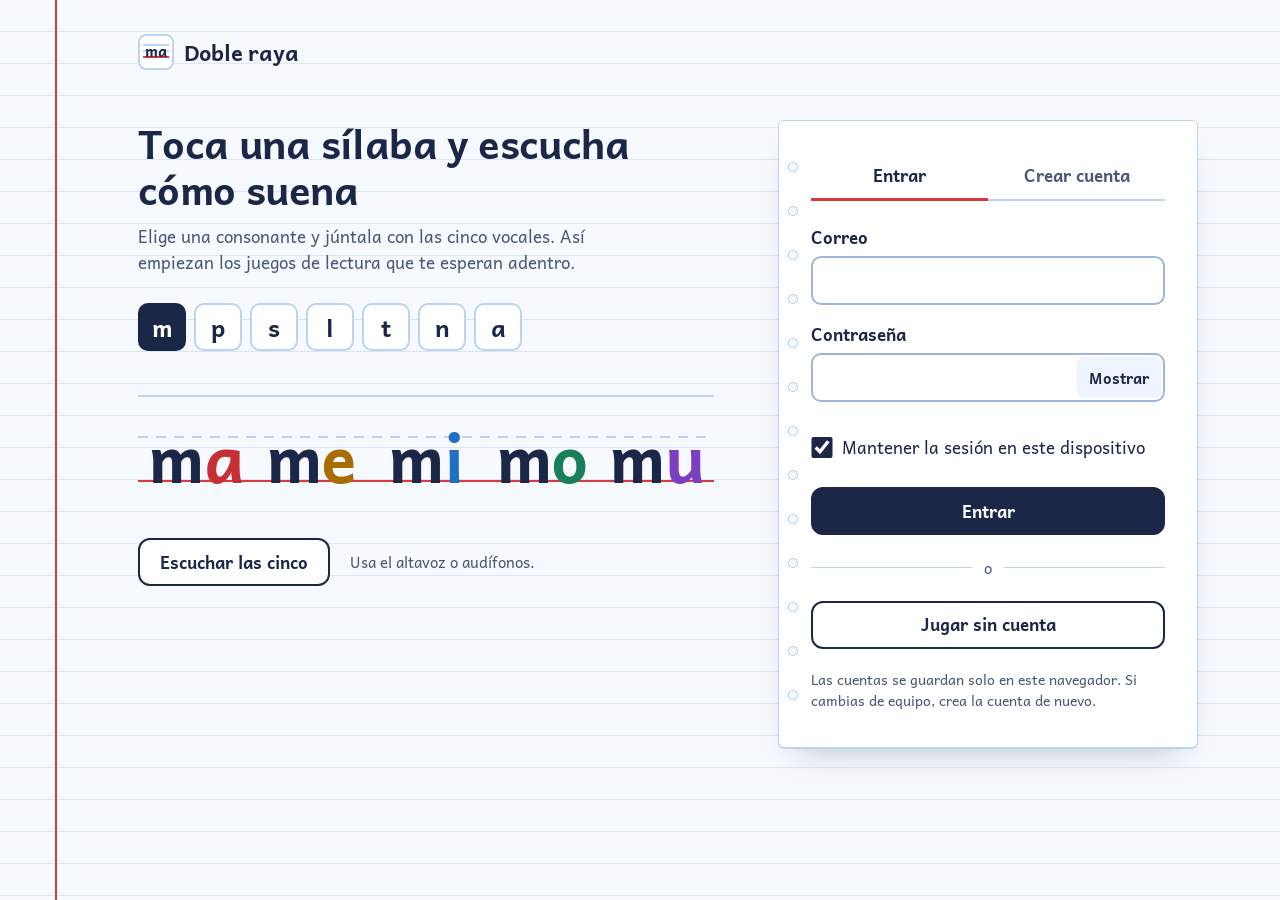
==== index.html @ 40590a3c "Add files via upload" ====
<!DOCTYPE html>
<html lang="es-419">
<head>
<meta charset="UTF-8">
<meta name="viewport" content="width=device-width, initial-scale=1">
<meta name="theme-color" content="#f6f9fe">
<title>Doble raya · Juegos para aprender a leer</title>
<meta name="description" content="Juegos para practicar vocales, sílabas y su pronunciación en español latino.">
<link rel="preconnect" href="https://fonts.googleapis.com">
<link rel="preconnect" href="https://fonts.gstatic.com" crossorigin>
<link href="https://fonts.googleapis.com/css2?family=Andika:wght@400;700&display=swap" rel="stylesheet">
<link rel="stylesheet" href="recursos/estilos.css">
<link rel="icon" href="data:image/svg+xml,%3Csvg xmlns='http://www.w3.org/2000/svg' viewBox='0 0 32 32'%3E%3Crect width='32' height='32' rx='6' fill='%23f6f9fe'/%3E%3Cpath d='M4 9h24M4 23h24' stroke='%23bcd4f2' stroke-width='2'/%3E%3Cpath d='M4 19h24' stroke='%23d93a3f' stroke-width='2'/%3E%3Ctext x='16' y='19' text-anchor='middle' font-family='sans-serif' font-weight='700' font-size='14' fill='%231b2747'%3Ema%3C/text%3E%3C/svg%3E">
</head>
<body>
<a class="saltar" href="#principal">Ir al contenido</a>

<div class="pagina">
  <header class="cabecera">
    <a class="marca" href="./" aria-label="Doble raya, inicio">
      <svg width="36" height="36" viewBox="0 0 36 36" aria-hidden="true">
        <rect x="1" y="1" width="34" height="34" rx="7" fill="#fff" stroke="#bcd4f2" stroke-width="2"/>
        <path d="M5 11h26" stroke="#bcd4f2" stroke-width="2"/>
        <path d="M5 17h26" stroke="#bcd4f2" stroke-width="2" stroke-dasharray="3 3"/>
        <path d="M5 23h26" stroke="#d93a3f" stroke-width="2"/>
        <text x="18" y="23" text-anchor="middle" font-family="Andika, sans-serif" font-weight="700" font-size="15" fill="#1b2747">ma</text>
      </svg>
      Doble raya
    </a>
    <div class="usuario" id="usuario" hidden>
      <span class="nombre" id="usuario-nombre"></span>
      <button type="button" class="boton boton--claro boton--chico" id="salir">Cerrar sesión</button>
    </div>
  </header>

  <main id="principal" tabindex="-1">

    <!-- ===================== ENTRADA ===================== -->
    <div class="entrada" id="vista-entrada">

      <section class="silabario" aria-labelledby="titulo-silabario">
        <h1 id="titulo-silabario">Toca una sílaba y escucha cómo suena</h1>
        <p class="bajada">Elige una consonante y júntala con las cinco vocales. Así empiezan los juegos de lectura que te esperan adentro.</p>

        <ul class="consonantes" aria-label="Consonantes">
          <li><button type="button" data-c="m" aria-pressed="true">m</button></li>
          <li><button type="button" data-c="p" aria-pressed="false">p</button></li>
          <li><button type="button" data-c="s" aria-pressed="false">s</button></li>
          <li><button type="button" data-c="l" aria-pressed="false">l</button></li>
          <li><button type="button" data-c="t" aria-pressed="false">t</button></li>
          <li><button type="button" data-c="n" aria-pressed="false">n</button></li>
          <li><button type="button" data-c="" aria-pressed="false" aria-label="Solo vocales">a</button></li>
        </ul>

        <ul class="renglon" id="renglon" aria-label="Sílabas"></ul>

        <div class="acciones">
          <button type="button" class="boton boton--claro" id="leer-todas">Escuchar las cinco</button>
          <p class="nota" id="nota-voz">Usa el altavoz o audífonos.</p>
        </div>
        <p class="solo-lector" aria-live="polite" id="anuncio-silaba"></p>
      </section>

      <!-- ===================== COMPONENTE DE ACCESO ===================== -->
      <section class="hoja" aria-labelledby="titulo-acceso">
        <h2 id="titulo-acceso" class="solo-lector">Acceso para familias y docentes</h2>

        <div class="pestanas" role="tablist" aria-label="Acceso">
          <button type="button" class="pestana" role="tab" id="tab-entrar" aria-selected="true" aria-controls="panel-entrar">Entrar</button>
          <button type="button" class="pestana" role="tab" id="tab-crear" aria-selected="false" aria-controls="panel-crear" tabindex="-1">Crear cuenta</button>
        </div>

        <!-- Entrar -->
        <div role="tabpanel" id="panel-entrar" aria-labelledby="tab-entrar">
          <form class="formulario" id="form-entrar" novalidate>
            <div class="aviso" id="aviso-entrar" role="alert" tabindex="-1"></div>

            <div class="campo">
              <label for="entrar-correo">Correo</label>
              <input class="entrada-texto" id="entrar-correo" name="correo" type="email" inputmode="email"
                     autocomplete="username" autocapitalize="off" spellcheck="false" required
                     aria-describedby="entrar-correo-error">
              <p class="error" id="entrar-correo-error"></p>
            </div>

            <div class="campo">
              <label for="entrar-clave">Contraseña</label>
              <div class="con-boton">
                <input class="entrada-texto" id="entrar-clave" name="clave" type="password"
                       autocomplete="current-password" required
                       aria-describedby="entrar-clave-error entrar-mayus">
                <button type="button" class="ver-clave" data-para="entrar-clave" aria-pressed="false">Mostrar</button>
              </div>
              <p class="error" id="entrar-clave-error"></p>
              <p class="ayuda" id="entrar-mayus" aria-live="polite"></p>
            </div>

            <label class="casilla">
              <input type="checkbox" id="entrar-recordar" checked>
              Mantener la sesión en este dispositivo
            </label>

            <button type="submit" class="boton boton--ancho">Entrar</button>

            <p class="separador">o</p>
            <button type="button" class="boton boton--claro boton--ancho" id="invitado">Jugar sin cuenta</button>
          </form>
        </div>

        <!-- Crear cuenta -->
        <div role="tabpanel" id="panel-crear" aria-labelledby="tab-crear" hidden>
          <form class="formulario" id="form-crear" novalidate>
            <div class="aviso" id="aviso-crear" role="alert" tabindex="-1"></div>

            <div class="campo">
              <label for="crear-nombre">Tu nombre</label>
              <input class="entrada-texto" id="crear-nombre" name="nombre" type="text"
                     autocomplete="given-name" required maxlength="40"
                     aria-describedby="crear-nombre-ayuda crear-nombre-error">
              <p class="ayuda" id="crear-nombre-ayuda">Así te saludaremos al entrar.</p>
              <p class="error" id="crear-nombre-error"></p>
            </div>

            <div class="campo">
              <label for="crear-correo">Correo</label>
              <input class="entrada-texto" id="crear-correo" name="correo" type="email" inputmode="email"
                     autocomplete="email" autocapitalize="off" spellcheck="false" required
                     aria-describedby="crear-correo-error">
              <p class="error" id="crear-correo-error"></p>
            </div>

            <div class="campo">
              <label for="crear-clave">Contraseña</label>
              <div class="con-boton">
                <input class="entrada-texto" id="crear-clave" name="clave" type="password"
                       autocomplete="new-password" required minlength="8"
                       aria-describedby="crear-clave-ayuda crear-clave-error">
                <button type="button" class="ver-clave" data-para="crear-clave" aria-pressed="false">Mostrar</button>
              </div>
              <p class="ayuda" id="crear-clave-ayuda">Mínimo 8 caracteres.</p>
              <p class="error" id="crear-clave-error"></p>
            </div>

            <button type="submit" class="boton boton--ancho">Crear cuenta</button>
          </form>
        </div>

        <p class="pie-hoja">Las cuentas se guardan solo en este navegador. Si cambias de equipo, crea la cuenta de nuevo.</p>
      </section>
    </div>

    <!-- ===================== MESA DE JUEGOS ===================== -->
    <div id="vista-juegos" hidden>
      <section class="saludo" aria-labelledby="titulo-saludo">
        <h1 id="titulo-saludo">¿A qué jugamos hoy?</h1>
        <p>Cada juego habla en español latino. Sube el volumen y deja que la voz guíe a quien está aprendiendo.</p>
      </section>

      <ul class="juegos">
        <li class="juego">
          <div class="portada portada--leer" aria-hidden="true">
            <div class="tablilla"><span>d<b>i</b></span><span>n<b>o</b></span></div>
          </div>
          <div class="detalle">
            <h2 id="juego-leer">Juguemos a leer: edición jurásica</h2>
            <p>Lecciones letra por letra con Sauri el explorador: escucha las vocales y las sílabas, arma palabras en la pizarra mágica, traza letras con el dedo y lee frases en voz alta con dictado por micrófono.</p>
            <ul class="practica" aria-label="Qué se practica">
              <li>Vocales</li>
              <li>Sílabas</li>
              <li>Pronunciación</li>
              <li>Trazo de letras</li>
              <li>Lectura en voz alta</li>
            </ul>
            <div class="acciones">
              <a class="boton" href="jugar.html?juego=leer" aria-describedby="juego-leer">Jugar</a>
              <a href="juegos/juguemos-a-leer.html" target="_blank" rel="noopener">Abrir en otra pestaña<span class="solo-lector">: Juguemos a leer (se abre en una pestaña nueva)</span></a>
            </div>
          </div>
        </li>

        <li class="juego">
          <div class="portada portada--mate" aria-hidden="true">
            <div class="pizarron">
              <span class="col">C</span><span class="col">D</span><span class="col">U</span>
              <span>1</span><span>2</span><span>4</span>
              <span class="mas">+</span>
              <span>2</span><span>5</span><span>3</span>
              <span class="suma"><span>3</span><span>7</span><span>7</span></span>
            </div>
          </div>
          <div class="detalle">
            <h2 id="juego-mate">Maestro virtual de matemáticas</h2>
            <p>Un tutor que explica en voz alta, paso a paso, sumas y restas en columnas de centenas, decenas y unidades. Incluye el pizarrón de rayitas para contar y un panel para que el adulto prepare la tarea.</p>
            <ul class="practica" aria-label="Qué se practica">
              <li>Valor posicional</li>
              <li>Sumas y restas</li>
              <li>Conteo con rayitas</li>
              <li>Escuchar instrucciones</li>
            </ul>
            <div class="acciones">
              <a class="boton" href="jugar.html?juego=mate" aria-describedby="juego-mate">Jugar</a>
              <a href="juegos/maestro-virtual.html" target="_blank" rel="noopener">Abrir en otra pestaña<span class="solo-lector">: Maestro virtual (se abre en una pestaña nueva)</span></a>
            </div>
          </div>
        </li>
      </ul>

      <aside class="consejos" aria-labelledby="titulo-consejos">
        <h2 id="titulo-consejos">Antes de empezar</h2>
        <ul>
          <li>Usa Chrome o Edge: tienen las voces en español latino y el dictado por micrófono.</li>
          <li>Cuando el juego pida el micrófono, toca «Permitir» para practicar la lectura en voz alta.</li>
          <li>Si la voz suena en inglés o con acento de España, cambia el locutor en los ajustes de voz del juego.</li>
        </ul>
      </aside>
    </div>
  </main>
</div>

<script src="recursos/cuenta.js"></script>
<script src="recursos/voz.js"></script>
<script src="recursos/inicio.js"></script>
</body>
</html>
---- recursos/estilos.css ----
/* =====================================================================
   Doble raya · hoja de estilos
   Idea: el cuaderno de doble raya de primaria. Papel azulado, renglones
   celestes, margen rojo y cada vocal con su propio color.
   Tipografía única: Andika (hecha para lectores que empiezan: "a" y "g"
   de un solo piso, letras que no se confunden).
   ===================================================================== */

:root {
  --papel: #f6f9fe;
  --hoja: #ffffff;
  --renglon: #bcd4f2;
  --renglon-suave: #dbe7f7;
  --margen: #d93a3f;
  --tinta: #1b2747;
  --tinta-2: #4a5878;

  /* Colores de las vocales (contraste ≥ 3:1 sobre papel para texto grande) */
  --v-a: #c62f35;
  --v-e: #a86d00;
  --v-i: #1f6fc4;
  --v-o: #17805a;
  --v-u: #7b3fc4;

  --error: #b42318;
  --ok: #17805a;
  --foco: #1f6fc4;

  --fuente: 'Andika', 'Trebuchet MS', system-ui, sans-serif;
  --paso: 2rem; /* altura de un renglón del cuaderno */
}

*, *::before, *::after { box-sizing: border-box; }
[hidden] { display: none !important; }

html { -webkit-text-size-adjust: 100%; }
body {
  margin: 0;
  min-height: 100vh;
  font-family: var(--fuente);
  font-size: 1.0625rem;
  line-height: 1.5;
  color: var(--tinta);
  background-color: var(--papel);
  background-image:
    linear-gradient(to right, transparent 0 calc(var(--margen-x) - 1px), var(--margen) calc(var(--margen-x) - 1px) calc(var(--margen-x) + 1px), transparent calc(var(--margen-x) + 1px)),
    repeating-linear-gradient(to bottom, transparent 0 calc(var(--paso) - 1px), var(--renglon-suave) calc(var(--paso) - 1px) var(--paso));
  --margen-x: 1.25rem;
}
@media (min-width: 720px) { body { --margen-x: 3.5rem; } }

h1, h2, h3, p { margin: 0; }
a { color: var(--v-i); text-underline-offset: .2em; }
button, input { font: inherit; color: inherit; }

:focus-visible {
  outline: 3px solid var(--foco);
  outline-offset: 3px;
  border-radius: 4px;
}

.solo-lector {
  position: absolute !important; width: 1px; height: 1px; padding: 0; margin: -1px;
  overflow: hidden; clip: rect(0 0 0 0); white-space: nowrap; border: 0;
}
.saltar {
  position: absolute; left: 1rem; top: -4rem; z-index: 10;
  background: var(--tinta); color: #fff; padding: .6rem 1rem; border-radius: 8px;
}
.saltar:focus { top: 1rem; }

/* ---------- Marco general ---------- */
.pagina {
  max-width: 1180px;
  margin: 0 auto;
  padding: 1rem 1rem 3rem calc(var(--margen-x) + 1rem);
}
@media (min-width: 720px) { .pagina { padding: 1.5rem 2rem 4rem calc(var(--margen-x) + 2rem); } }

.cabecera {
  display: flex; align-items: center; justify-content: space-between; gap: 1rem;
  min-height: 3.5rem; margin-bottom: 1.5rem;
}
.marca {
  display: inline-flex; align-items: center; gap: .6rem;
  font-size: 1.375rem; font-weight: 700; letter-spacing: -.01em; text-decoration: none; color: var(--tinta);
}
.marca svg { flex: none; }

/* ---------- Botones ---------- */
.boton {
  display: inline-flex; align-items: center; justify-content: center; gap: .5rem;
  min-height: 48px; padding: .65rem 1.25rem;
  border: 2px solid var(--tinta); border-radius: 12px;
  background: var(--tinta); color: #fff;
  font-weight: 700; font-size: 1.0625rem; line-height: 1.2;
  text-decoration: none; cursor: pointer;
  transition: background-color .15s ease, transform .1s ease;
}
.boton:hover { background: #2b3b63; }
.boton:active { transform: translateY(1px); }
.boton[disabled] { opacity: .6; cursor: progress; }
.boton--claro { background: var(--hoja); color: var(--tinta); }
.boton--claro:hover { background: #eef4fd; }
.boton--ancho { width: 100%; }
.boton--chico { min-height: 44px; padding: .45rem .9rem; font-size: 1rem; }

.enlace-boton {
  background: none; border: 0; padding: .5rem .25rem; min-height: 44px;
  color: var(--v-i); font-weight: 700; text-decoration: underline; text-underline-offset: .2em; cursor: pointer;
}

/* =====================================================================
   PANTALLA DE ENTRADA
   ===================================================================== */
.entrada {
  display: grid; gap: 2.5rem; align-items: start;
}
@media (min-width: 960px) {
  .entrada { grid-template-columns: minmax(0, 1.35fr) minmax(340px, 420px); gap: 4rem; padding-top: 1rem; }
}

/* ---------- Constructor de sílabas (lo memorable) ---------- */
.silabario h1 {
  font-size: clamp(1.75rem, 1.2rem + 2vw, 2.5rem);
  line-height: 1.15; font-weight: 700; letter-spacing: -.015em;
  max-width: 22ch;
}
.silabario .bajada { margin-top: .75rem; color: var(--tinta-2); max-width: 46ch; }

.consonantes {
  display: flex; flex-wrap: wrap; gap: .5rem; margin: 1.75rem 0 1rem; padding: 0; list-style: none;
}
.consonantes button {
  width: 3rem; height: 3rem; border-radius: 10px;
  border: 2px solid var(--renglon); background: var(--hoja);
  font-size: 1.5rem; font-weight: 700; line-height: 1; cursor: pointer;
}
.consonantes button:hover { border-color: var(--tinta-2); }
.consonantes button[aria-pressed="true"] { background: var(--tinta); border-color: var(--tinta); color: #fff; }

/* El renglón de doble raya: línea superior, media punteada, base y bajada */
.silabario { container-type: inline-size; min-width: 0; }
.renglon {
  /* cada sílaba ocupa 1/5 del ancho: el tamaño sigue al contenedor, no a la ventana */
  --alto: min(10rem, 26cqi);
  position: relative;
  display: grid; grid-template-columns: repeat(5, minmax(0, 1fr));
  margin: 0; padding: 0; list-style: none;
  background:
    linear-gradient(var(--renglon), var(--renglon)) 0 18% / 100% 2px no-repeat,
    repeating-linear-gradient(to right, var(--renglon) 0 10px, transparent 10px 18px) 0 46% / 100% 2px no-repeat,
    linear-gradient(var(--margen), var(--margen)) 0 76% / 100% 2px no-repeat;
  border-top: 1px solid transparent;
}
.renglon li { display: contents; }
.silaba {
  height: var(--alto);
  display: flex; align-items: flex-end; justify-content: center;
  padding: 0 0 calc(var(--alto) * .24 - .02em);
  border: 0; background: none; cursor: pointer;
  font-size: calc(var(--alto) * .44); line-height: .8; font-weight: 700; letter-spacing: -.02em;
  border-radius: 12px;
}
.silaba:hover { background: rgba(188, 212, 242, .28); }
.silaba .vocal { transition: color .2s; }
.silaba[data-v="a"] .vocal { color: var(--v-a); }
.silaba[data-v="e"] .vocal { color: var(--v-e); }
.silaba[data-v="i"] .vocal { color: var(--v-i); }
.silaba[data-v="o"] .vocal { color: var(--v-o); }
.silaba[data-v="u"] .vocal { color: var(--v-u); }
.silaba.sonando { animation: brinco .5s cubic-bezier(.3, 1.6, .5, 1); }
@keyframes brinco {
  0% { transform: translateY(0); }
  40% { transform: translateY(-14%) scale(1.08); }
  100% { transform: translateY(0); }
}

.silabario .acciones { display: flex; flex-wrap: wrap; align-items: center; gap: .75rem 1.25rem; margin-top: 1.25rem; }
.nota { color: var(--tinta-2); font-size: .9375rem; }

/* ---------- Hoja de acceso ---------- */
.hoja {
  position: relative;
  background: var(--hoja);
  border: 1.5px solid var(--renglon);
  border-radius: 6px 6px 6px 6px;
  padding: 1.5rem 1.25rem 1.75rem;
  box-shadow: 0 1px 0 var(--renglon), 0 18px 32px -20px rgba(27, 39, 71, .35);
}
@media (min-width: 480px) { .hoja { padding: 2rem 2rem 2.25rem; } }
/* perforaciones de hoja de cuaderno */
.hoja::before {
  content: ""; position: absolute; left: .55rem; top: 1.5rem; bottom: 1.5rem; width: 10px;
  background: radial-gradient(circle, var(--papel) 0 4px, var(--renglon) 4px 5px, transparent 5px) 0 0 / 10px 2.75rem repeat-y;
}
@media (max-width: 479px) { .hoja::before { display: none; } }

.hoja h2 { font-size: 1.5rem; line-height: 1.2; font-weight: 700; }

.pestanas {
  display: grid; grid-template-columns: 1fr 1fr; gap: 0;
  margin: 0 0 1.5rem; border-bottom: 2px solid var(--renglon);
}
.pestana {
  min-height: 48px; padding: .5rem .75rem; margin-bottom: -2px;
  background: none; border: 0; border-bottom: 3px solid transparent;
  font-weight: 700; color: var(--tinta-2); cursor: pointer;
}
.pestana[aria-selected="true"] { color: var(--tinta); border-bottom-color: var(--margen); }
.pestana:hover { color: var(--tinta); }

.formulario { display: grid; gap: 1.1rem; }
.campo { display: grid; gap: .35rem; }
.campo label { font-weight: 700; }
.campo .ayuda { font-size: .9375rem; color: var(--tinta-2); }
.entrada-texto {
  width: 100%; min-height: 48px; padding: .6rem .85rem;
  border: 2px solid #9fb6d6; border-radius: 10px; background: #fff;
  font-size: 1.0625rem;
}
.entrada-texto:hover { border-color: var(--tinta-2); }
.entrada-texto:focus-visible { outline-offset: 1px; border-color: var(--foco); }
.entrada-texto[aria-invalid="true"] { border-color: var(--error); background: #fff7f6; }

.con-boton { position: relative; }
.con-boton .entrada-texto { padding-right: 6.5rem; }
.ver-clave {
  position: absolute; right: 4px; top: 4px; bottom: 4px;
  min-width: 44px; padding: 0 .75rem; border: 0; border-radius: 7px;
  background: #eef4fd; color: var(--tinta); font-weight: 700; font-size: .9375rem; cursor: pointer;
}
.ver-clave:hover { background: #dfeafb; }

.error {
  display: flex; gap: .4rem; align-items: flex-start;
  color: var(--error); font-size: .9375rem; font-weight: 700;
}
.error:empty { display: none; }
.error::before { content: "!"; flex: none; display: grid; place-items: center; width: 1.2rem; height: 1.2rem; margin-top: .1rem; border-radius: 50%; background: var(--error); color: #fff; font-size: .75rem; }

.casilla { display: flex; align-items: center; gap: .6rem; min-height: 44px; cursor: pointer; }
.casilla input { width: 1.35rem; height: 1.35rem; accent-color: var(--tinta); margin: 0; }

.aviso {
  padding: .75rem 1rem; border-radius: 10px; border-left: 4px solid var(--error);
  background: #fff1f0; color: var(--error); font-weight: 700;
}
.aviso:empty { display: none; }
.aviso:focus { outline: 3px solid var(--foco); outline-offset: 2px; }

.separador { display: flex; align-items: center; gap: .75rem; color: var(--tinta-2); font-size: .9375rem; margin: .25rem 0; }
.separador::before, .separador::after { content: ""; flex: 1; height: 1px; background: var(--renglon); }

.pie-hoja { margin-top: 1.25rem; font-size: .875rem; color: var(--tinta-2); }

/* =====================================================================
   MESA DE JUEGOS (tras entrar)
   ===================================================================== */
.usuario { display: flex; align-items: center; gap: .75rem; }
.usuario .nombre { font-weight: 700; }
@media (max-width: 560px) { .usuario .nombre { display: none; } }

.saludo h1 {
  font-size: clamp(1.75rem, 1.2rem + 2.2vw, 2.75rem); line-height: 1.15; letter-spacing: -.015em; max-width: 24ch;
}
.saludo p { margin-top: .5rem; color: var(--tinta-2); max-width: 56ch; }

.juegos { display: grid; gap: 2rem; margin: 2.25rem 0 0; padding: 0; list-style: none; }

.juego {
  display: grid; gap: 0;
  background: var(--hoja); border: 1.5px solid var(--renglon); border-radius: 8px;
  overflow: hidden;
  box-shadow: 0 18px 32px -24px rgba(27, 39, 71, .45);
}
@media (min-width: 820px) { .juego { grid-template-columns: 340px minmax(0, 1fr); } }

.juego .portada {
  position: relative; min-height: 200px; display: grid; place-items: center; overflow: hidden;
}
.juego .detalle { padding: 1.5rem 1.25rem 1.75rem; display: grid; gap: .9rem; align-content: start; }
@media (min-width: 480px) { .juego .detalle { padding: 1.75rem 2rem 2rem; } }
.juego h2 { font-size: 1.625rem; line-height: 1.2; }
.juego p { color: var(--tinta-2); max-width: 60ch; }
.practica { display: flex; flex-wrap: wrap; gap: .5rem; margin: 0; padding: 0; list-style: none; }
.practica li {
  padding: .2rem .7rem; border-radius: 999px; background: #eef4fd; color: var(--tinta); font-size: .9375rem;
}
.juego .acciones { display: flex; flex-wrap: wrap; align-items: center; gap: .5rem 1rem; margin-top: .4rem; }

/* Portada 1: selva de sílabas (Juguemos a leer, edición jurásica) */
.portada--leer { background: #0f5a43; color: #fff; }
.portada--leer::before {
  content: ""; position: absolute; inset: 0;
  background:
    radial-gradient(120px 80px at 15% 110%, #1b7a5a 60%, transparent 61%),
    radial-gradient(160px 100px at 85% 115%, #13694e 60%, transparent 61%),
    radial-gradient(90px 60px at 50% 120%, #22936b 60%, transparent 61%);
}
.portada--leer .tablilla {
  position: relative; display: flex; gap: .35rem; font-size: 3.5rem; font-weight: 700; line-height: 1;
}
.portada--leer .tablilla span {
  background: #fdf6e3; color: var(--tinta); padding: .35rem .5rem .45rem; border-radius: 10px;
  box-shadow: 0 6px 0 #0a3e2e;
}
.portada--leer .tablilla span:nth-child(2) { transform: rotate(4deg) translateY(6px); }
.portada--leer .tablilla span:nth-child(1) { transform: rotate(-3deg); }
.portada--leer .tablilla b { font-weight: 700; color: var(--v-i); }
.portada--leer .tablilla span:nth-child(2) b { color: var(--v-o); }

/* Portada 2: pizarrón con columnas C D U (Maestro virtual de matemáticas) */
.portada--mate { background: #24323a; color: #f2f5ef; }
.pizarron {
  position: relative; display: grid; grid-template-columns: repeat(3, 3.25rem); text-align: center;
  font-size: 2.6rem; line-height: 1.25; font-weight: 700;
}
.pizarron .col { font-size: 1rem; color: #ffd37a; border-bottom: 2px solid rgba(242, 245, 239, .45); padding-bottom: .2rem; }
.pizarron .suma { grid-column: 1 / -1; border-top: 3px solid #f2f5ef; margin-top: .2rem; display: grid; grid-template-columns: repeat(3, 3.25rem); }
.pizarron .mas { position: absolute; left: -1.8rem; top: 3.4rem; font-size: 2.2rem; }

/* Consejos antes de jugar */
.consejos {
  margin-top: 2.5rem; padding: 1.25rem 1.25rem 1.25rem 1.5rem;
  border-left: 4px solid var(--v-o); background: rgba(255, 255, 255, .7); border-radius: 0 8px 8px 0;
  max-width: 70ch;
}
.consejos h2 { font-size: 1.25rem; margin-bottom: .5rem; }
.consejos ul { margin: 0; padding-left: 1.2rem; display: grid; gap: .35rem; }

/* =====================================================================
   REPRODUCTOR (jugar.html)
   ===================================================================== */
.reproductor { display: flex; flex-direction: column; height: 100vh; height: 100dvh; background: var(--tinta); }
.barra {
  display: flex; align-items: center; gap: .75rem; flex-wrap: wrap;
  padding: .5rem .75rem; background: var(--papel); border-bottom: 2px solid var(--margen);
}
.barra h1 { font-size: 1.125rem; line-height: 1.2; flex: 1 1 12rem; min-width: 0; }
.barra .acciones { display: flex; gap: .5rem; flex-wrap: wrap; }
.marco { flex: 1; border: 0; width: 100%; background: #fff; display: block; }
.sin-juego { padding: 2rem; color: #fff; }

@media (prefers-reduced-motion: reduce) {
  *, *::before, *::after { animation: none !important; transition: none !important; }
}
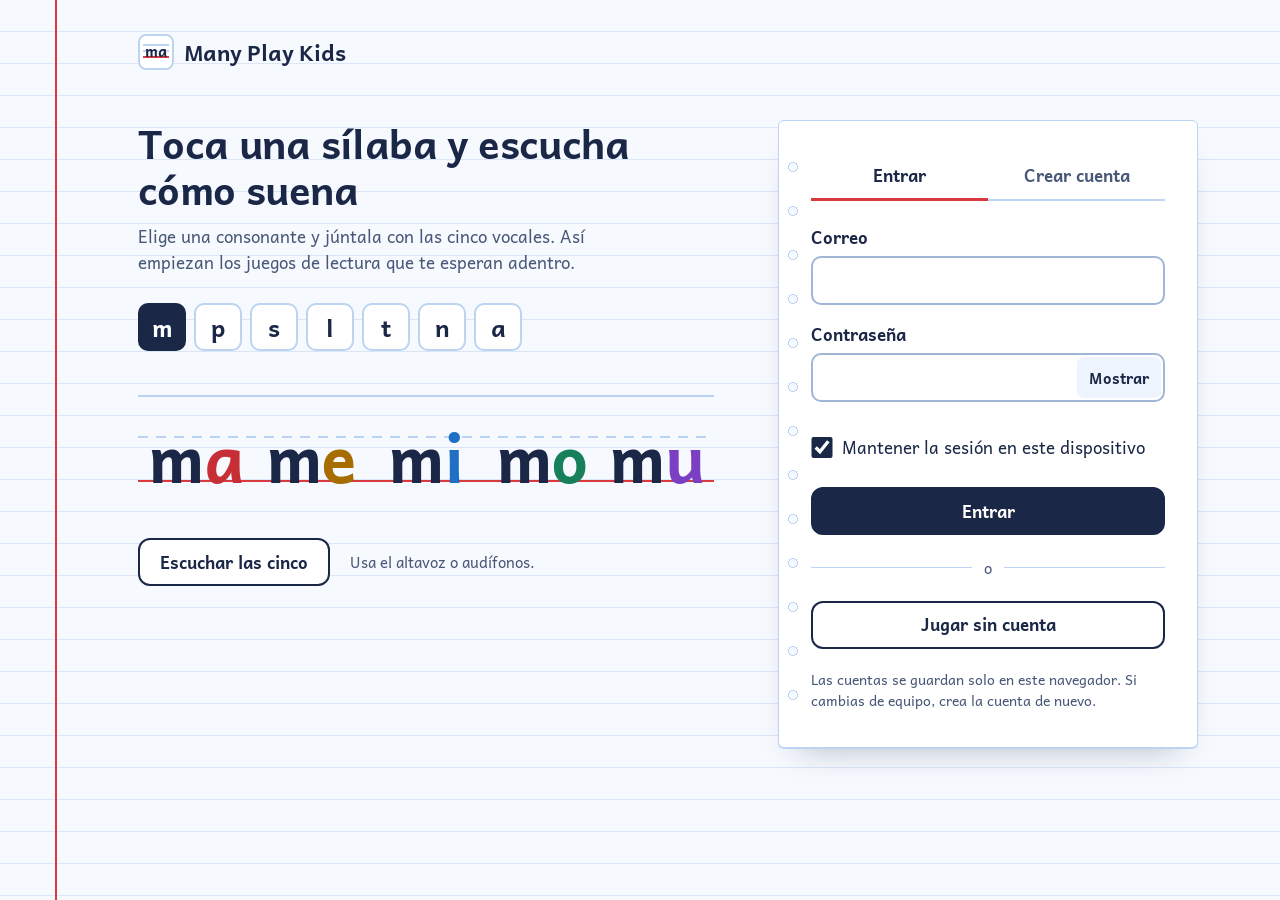
==== commit 2f2555fb: "Update index.html" ====
--- a/index.html
+++ b/index.html
@@ -4,7 +4,7 @@
 <meta charset="UTF-8">
 <meta name="viewport" content="width=device-width, initial-scale=1">
 <meta name="theme-color" content="#f6f9fe">
-<title>Doble raya · Juegos para aprender a leer</title>
+<title>Many Play Kids · Juegos para aprender a leer</title>
 <meta name="description" content="Juegos para practicar vocales, sílabas y su pronunciación en español latino.">
 <link rel="preconnect" href="https://fonts.googleapis.com">
 <link rel="preconnect" href="https://fonts.gstatic.com" crossorigin>
@@ -25,7 +25,7 @@
         <path d="M5 23h26" stroke="#d93a3f" stroke-width="2"/>
         <text x="18" y="23" text-anchor="middle" font-family="Andika, sans-serif" font-weight="700" font-size="15" fill="#1b2747">ma</text>
       </svg>
-      Doble raya
+      Many Play Kids
     </a>
     <div class="usuario" id="usuario" hidden>
       <span class="nombre" id="usuario-nombre"></span>
@@ -152,7 +152,7 @@
     <!-- ===================== MESA DE JUEGOS ===================== -->
     <div id="vista-juegos" hidden>
       <section class="saludo" aria-labelledby="titulo-saludo">
-        <h1 id="titulo-saludo">¿A qué jugamos hoy?</h1>
+        <h1 id="titulo-saludo">¿Listos para aprender hoy?</h1>
         <p>Cada juego habla en español latino. Sube el volumen y deja que la voz guíe a quien está aprendiendo.</p>
       </section>
 
